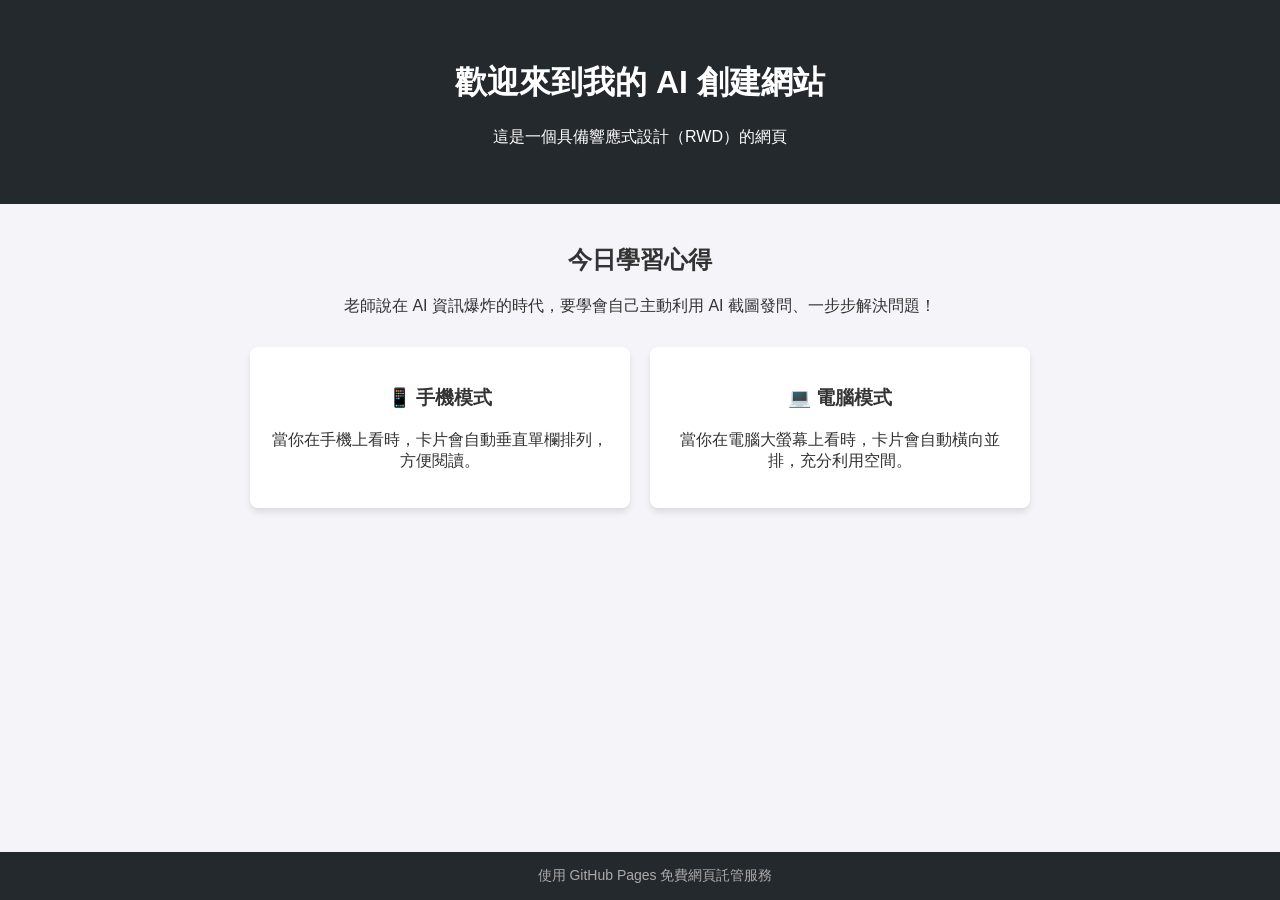
==== index.html @ 658c2cec "Create index.html" ====
<!DOCTYPE html>
<html lang="zh-Hant">
<head>
    <meta charset="UTF-8">
    <meta name="viewport" content="width=device-width, initial-scale=1.0">
    <title>我的第一個 RWD 網站</title>
    <style>
        /* 基礎樣式 */
        body {
            font-family: Arial, sans-serif;
            margin: 0;
            padding: 0;
            background-color: #f4f4f9;
            color: #333;
            text-align: center;
        }
        header {
            background-color: #24292e;
            color: white;
            padding: 40px 20px;
        }
        .container {
            padding: 20px;
            max-width: 800px;
            margin: auto;
        }
        .card-group {
            display: flex;
            flex-wrap: wrap;
            justify-content: space-around;
            margin-top: 20px;
        }
        .card {
            background: white;
            border-radius: 8px;
            box-shadow: 0 4px 6px rgba(0,0,0,0.1);
            margin: 10px;
            padding: 20px;
            flex: 1 1 250px; /* 這行是 RWD 彈性排版的關鍵 */
        }
        footer {
            background-color: #24292e;
            color: #aaa;
            padding: 15px;
            position: fixed;
            bottom: 0;
            width: 100%;
            font-size: 14px;
        }
    </style>
</head>
<body>

    <header>
        <h1>歡迎來到我的 AI 創建網站</h1>
        <p>這是一個具備響應式設計（RWD）的網頁</p>
    </header>

    <div class="container">
        <h2>今日學習心得</h2>
        <p>老師說在 AI 資訊爆炸的時代，要學會自己主動利用 AI 截圖發問、一步步解決問題！</p>
        
        <div class="card-group">
            <div class="card">
                <h3>📱 手機模式</h3>
                <p>當你在手機上看時，卡片會自動垂直單欄排列，方便閱讀。</p>
            </div>
            <div class="card">
                <h3>💻 電腦模式</h3>
                <p>當你在電腦大螢幕上看時，卡片會自動橫向並排，充分利用空間。</p>
            </div>
        </div>
    </div>

    <footer>
        使用 GitHub Pages 免費網頁託管服務
    </footer>

</body>
</html>
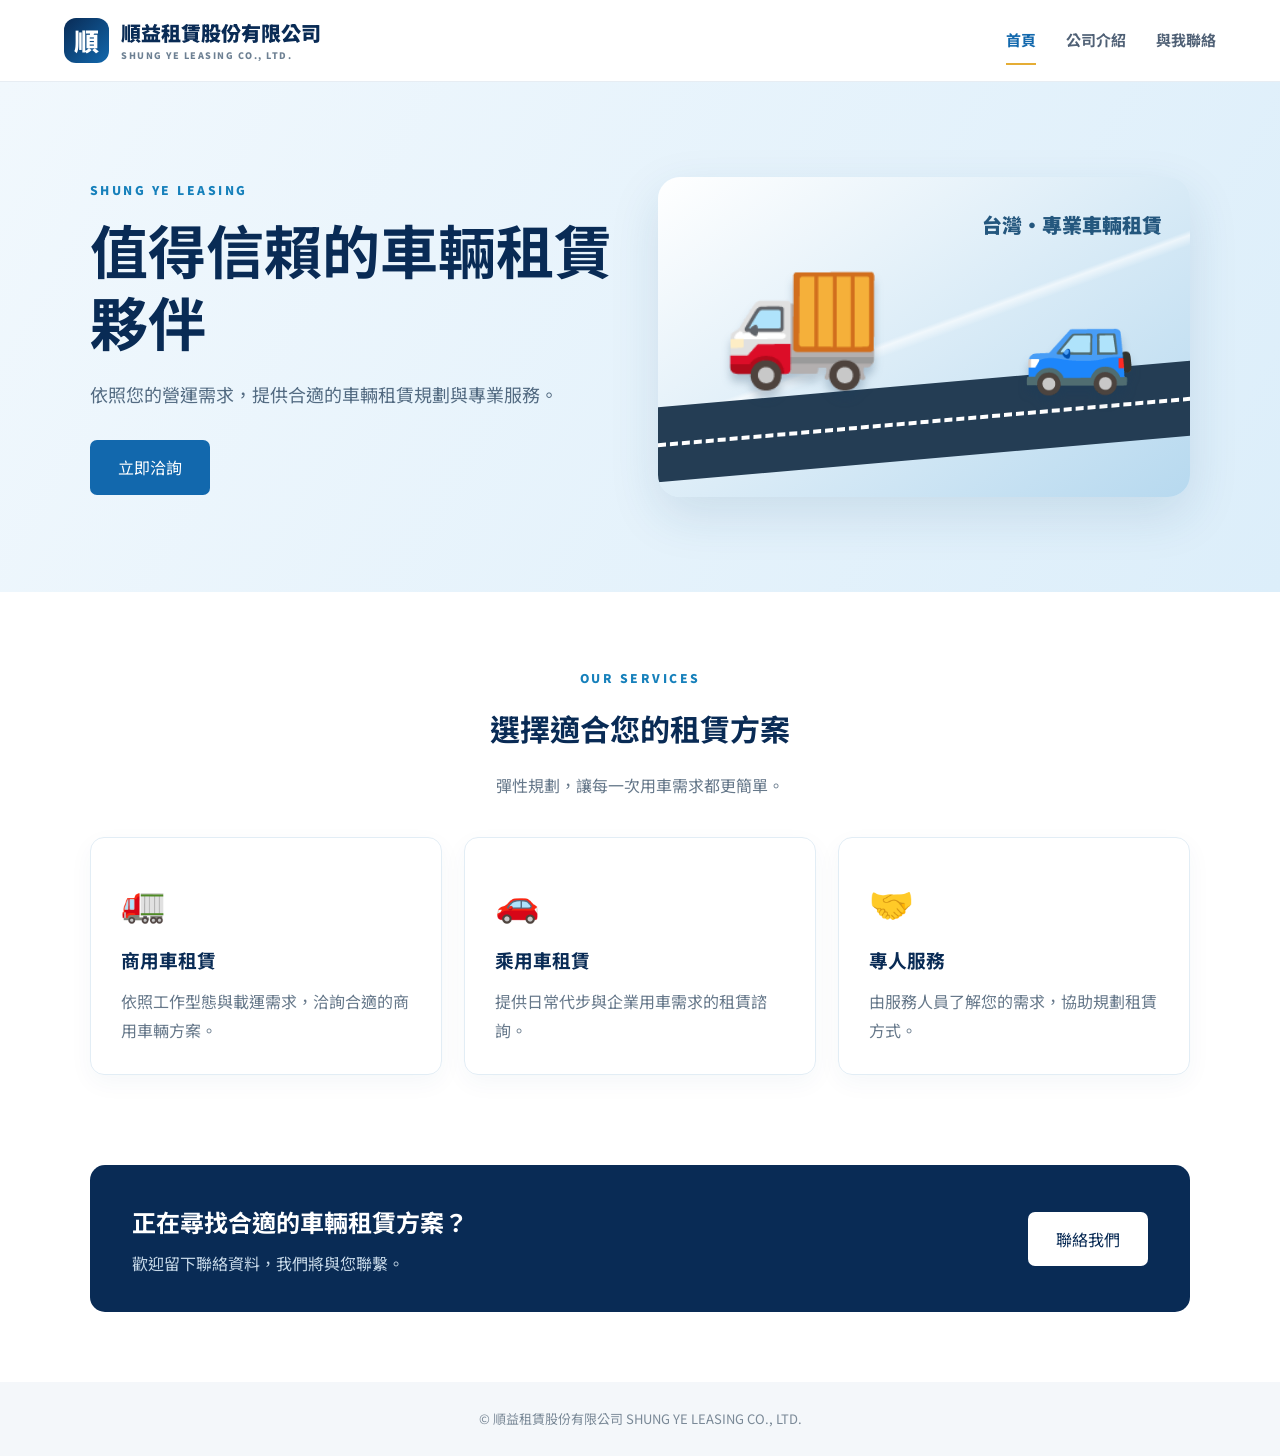
==== commit 16a39550: "建立順益租賃公司網站" ====
--- a/index.html
+++ b/index.html
@@ -1,80 +1,16 @@
-<!DOCTYPE html>
+<!doctype html>
 <html lang="zh-Hant">
 <head>
-    <meta charset="UTF-8">
-    <meta name="viewport" content="width=device-width, initial-scale=1.0">
-    <title>我的第一個 RWD 網站</title>
-    <style>
-        /* 基礎樣式 */
-        body {
-            font-family: Arial, sans-serif;
-            margin: 0;
-            padding: 0;
-            background-color: #f4f4f9;
-            color: #333;
-            text-align: center;
-        }
-        header {
-            background-color: #24292e;
-            color: white;
-            padding: 40px 20px;
-        }
-        .container {
-            padding: 20px;
-            max-width: 800px;
-            margin: auto;
-        }
-        .card-group {
-            display: flex;
-            flex-wrap: wrap;
-            justify-content: space-around;
-            margin-top: 20px;
-        }
-        .card {
-            background: white;
-            border-radius: 8px;
-            box-shadow: 0 4px 6px rgba(0,0,0,0.1);
-            margin: 10px;
-            padding: 20px;
-            flex: 1 1 250px; /* 這行是 RWD 彈性排版的關鍵 */
-        }
-        footer {
-            background-color: #24292e;
-            color: #aaa;
-            padding: 15px;
-            position: fixed;
-            bottom: 0;
-            width: 100%;
-            font-size: 14px;
-        }
-    </style>
+  <meta charset="utf-8"><meta name="viewport" content="width=device-width,initial-scale=1">
+  <title>順益租賃股份有限公司｜首頁</title><link rel="stylesheet" href="style.css">
 </head>
 <body>
-
-    <header>
-        <h1>歡迎來到我的 AI 創建網站</h1>
-        <p>這是一個具備響應式設計（RWD）的網頁</p>
-    </header>
-
-    <div class="container">
-        <h2>今日學習心得</h2>
-        <p>老師說在 AI 資訊爆炸的時代，要學會自己主動利用 AI 截圖發問、一步步解決問題！</p>
-        
-        <div class="card-group">
-            <div class="card">
-                <h3>📱 手機模式</h3>
-                <p>當你在手機上看時，卡片會自動垂直單欄排列，方便閱讀。</p>
-            </div>
-            <div class="card">
-                <h3>💻 電腦模式</h3>
-                <p>當你在電腦大螢幕上看時，卡片會自動橫向並排，充分利用空間。</p>
-            </div>
-        </div>
-    </div>
-
-    <footer>
-        使用 GitHub Pages 免費網頁託管服務
-    </footer>
-
-</body>
-</html>
+<header class="site-header"><a class="brand" href="index.html"><span class="brand-mark">順</span><span>順益租賃股份有限公司<small>SHUNG YE LEASING CO., LTD.</small></span></a>
+<nav><a class="active" href="index.html">首頁</a><a href="about.html">公司介紹</a><a href="contact.html">與我聯絡</a></nav></header>
+<main>
+<section class="hero"><div class="hero-copy"><p class="eyebrow">SHUNG YE LEASING</p><h1>值得信賴的車輛租賃夥伴</h1><p>依照您的營運需求，提供合適的車輛租賃規劃與專業服務。</p><a class="button" href="contact.html">立即洽詢</a></div><div class="hero-art"><div class="road"></div><div class="truck">🚚</div><div class="car">🚙</div><div class="city">台灣・專業車輛租賃</div></div></section>
+<section class="section"><div class="section-heading"><p class="eyebrow">OUR SERVICES</p><h2>選擇適合您的租賃方案</h2><p>彈性規劃，讓每一次用車需求都更簡單。</p></div>
+<div class="cards"><article class="card"><div class="icon">🚛</div><h3>商用車租賃</h3><p>依照工作型態與載運需求，洽詢合適的商用車輛方案。</p></article><article class="card"><div class="icon">🚗</div><h3>乘用車租賃</h3><p>提供日常代步與企業用車需求的租賃諮詢。</p></article><article class="card"><div class="icon">🤝</div><h3>專人服務</h3><p>由服務人員了解您的需求，協助規劃租賃方式。</p></article></div></section>
+<section class="cta"><div><h2>正在尋找合適的車輛租賃方案？</h2><p>歡迎留下聯絡資料，我們將與您聯繫。</p></div><a class="button light" href="contact.html">聯絡我們</a></section>
+</main><footer>© 順益租賃股份有限公司 SHUNG YE LEASING CO., LTD.</footer>
+</body></html>
--- a/style.css
+++ b/style.css
@@ -0,0 +1,4 @@
+@import url('https://fonts.googleapis.com/css2?family=Noto+Sans+TC:wght@400;500;700;900&display=swap');
+:root{--navy:#092b55;--blue:#1268ad;--cyan:#eaf5fc;--ink:#243447;--muted:#66788a;--gold:#e5ad35}
+*{box-sizing:border-box}body{margin:0;font-family:'Noto Sans TC',sans-serif;color:var(--ink);line-height:1.8;background:#fff}.site-header{height:auto;min-height:82px;padding:14px max(5vw,24px);display:flex;align-items:center;justify-content:space-between;gap:24px;border-bottom:1px solid #e7edf3;background:#fff}.brand{display:flex;align-items:center;gap:12px;text-decoration:none;color:var(--navy);font-weight:900;font-size:20px;line-height:1.25}.brand small{display:block;font-size:9px;letter-spacing:1.5px;color:#6d8093;margin-top:5px}.brand-mark{width:45px;height:45px;border-radius:12px;background:linear-gradient(135deg,var(--navy),var(--blue));color:white;display:grid;place-items:center;font-size:25px}nav{display:flex;gap:30px}nav a{color:#506176;text-decoration:none;font-size:15px;font-weight:700;padding:10px 0}nav a:hover,nav a.active{color:var(--blue);border-bottom:2px solid var(--gold)}.hero{min-height:510px;padding:70px max(7vw,28px);display:grid;grid-template-columns:1fr 1fr;align-items:center;gap:35px;background:linear-gradient(120deg,#f1f8fd,#dceefa)}.eyebrow{color:#1680bb;font-size:12px;font-weight:900;letter-spacing:2.5px;margin:0 0 12px}.hero h1{font-size:clamp(36px,5vw,58px);line-height:1.25;color:var(--navy);margin:0 0 20px}.hero-copy>p:not(.eyebrow){font-size:18px;color:#536b82;max-width:520px;margin-bottom:30px}.button{display:inline-block;background:var(--blue);color:#fff;text-decoration:none;border:0;border-radius:7px;padding:13px 28px;font:700 16px inherit;cursor:pointer;transition:.2s}.button:hover{background:var(--navy);transform:translateY(-2px)}.hero-art{height:320px;position:relative;border-radius:22px;background:linear-gradient(145deg,#fff,#b7d9ef);overflow:hidden;box-shadow:0 18px 50px #174e7920}.hero-art:before{content:"";position:absolute;inset:0;background:linear-gradient(160deg,transparent 48%,#fff9 49%,transparent 51%)}.road{position:absolute;bottom:38px;left:0;right:0;height:75px;background:#243d54;transform:skewY(-5deg)}.road:after{content:"";position:absolute;top:36px;left:0;right:0;border-top:4px dashed #fff}.truck,.car{position:absolute;z-index:2;filter:drop-shadow(0 8px 4px #173b5a40)}.truck{font-size:130px;bottom:74px;left:12%}.car{font-size:92px;bottom:78px;right:10%}.city{position:absolute;top:30px;right:28px;color:#24577e;font-weight:900;font-size:20px}.section{padding:75px max(7vw,28px)}.section-heading{text-align:center;margin-bottom:38px}.section-heading h2,.content h2{color:var(--navy);font-size:30px;margin:0 0 8px}.section-heading>p:last-child{color:var(--muted)}.cards{display:grid;grid-template-columns:repeat(3,1fr);gap:22px}.card{padding:30px;border:1px solid #e2edf5;border-radius:14px;box-shadow:0 8px 25px #174e790b}.card h3{color:var(--navy);margin:10px 0}.card p{color:var(--muted);margin:0}.icon{font-size:36px}.cta{margin:15px max(7vw,28px) 70px;padding:35px 42px;background:var(--navy);border-radius:15px;color:#fff;display:flex;align-items:center;justify-content:space-between;gap:20px}.cta h2{margin:0;font-size:24px}.cta p{margin:5px 0 0;color:#c6d8e8}.button.light{background:#fff;color:var(--navy);white-space:nowrap}.page-hero{text-align:center;padding:65px 24px;background:linear-gradient(120deg,#eaf5fc,#f7fbfe)}.page-hero h1{font-size:42px;color:var(--navy);margin:0 0 8px}.page-hero p:last-child{color:var(--muted);margin:0}.content{max-width:1050px;margin:auto;padding:70px 28px}.two-col{display:grid;grid-template-columns:1.3fr 1fr;gap:60px;align-items:start}.content p{color:#5c6e80}.values{padding:28px 32px;border-radius:14px;background:#f0f7fc;border-left:4px solid var(--gold)}.values h3{color:var(--navy);margin-top:0}.values b{color:var(--blue)}.contact-wrap{max-width:1050px;margin:55px auto 80px;padding:0 28px;display:grid;grid-template-columns:.8fr 1.2fr;gap:55px}.contact-info h2{color:var(--navy);font-size:28px}.contact-info>p{color:var(--muted)}.info-line{padding:15px 0;border-bottom:1px solid #e6edf3}.info-line span{display:block;font-size:13px;color:#7c8b99}.info-line b{color:var(--navy)}.small{font-size:13px}.contact-form{padding:32px;border:1px solid #e1eaf1;border-radius:15px;box-shadow:0 12px 35px #163e5b0c}.contact-form label{display:block;font-weight:700;color:var(--navy);margin:13px 0 6px}.contact-form em{color:#d33;font-style:normal}.contact-form input,.contact-form textarea{width:100%;padding:13px 14px;border:1px solid #d6e1e9;border-radius:7px;font:inherit;background:#fbfdff}.contact-form input:focus,.contact-form textarea:focus{outline:2px solid #b6d9f1;border-color:var(--blue)}.contact-form textarea{resize:vertical}.submit{width:100%;margin-top:20px}.form-note{font-size:12px;color:#8492a0;text-align:center}.success{min-height:100vh;display:grid;place-items:center;background:#eff7fc;padding:24px}.success-box{text-align:center;background:#fff;padding:55px 40px;border-radius:18px;box-shadow:0 15px 45px #123c5c15;max-width:520px}.success-icon{width:65px;height:65px;border-radius:50%;display:grid;place-items:center;margin:auto;background:#e4f6ec;color:#16834b;font-size:35px}.success h1{color:var(--navy)}footer{text-align:center;padding:25px;background:#f4f7fa;color:#7a8997;font-size:13px}
+@media(max-width:760px){.site-header{align-items:flex-start;flex-direction:column}.brand{font-size:17px}nav{gap:22px;width:100%}.hero{grid-template-columns:1fr;padding-top:55px}.hero-art{height:240px}.truck{font-size:95px}.car{font-size:70px}.cards,.two-col,.contact-wrap{grid-template-columns:1fr}.cta{margin:10px 20px 45px;padding:28px;align-items:flex-start;flex-direction:column}.page-hero h1{font-size:34px}.contact-wrap{margin-top:35px}.contact-form{padding:23px}}
